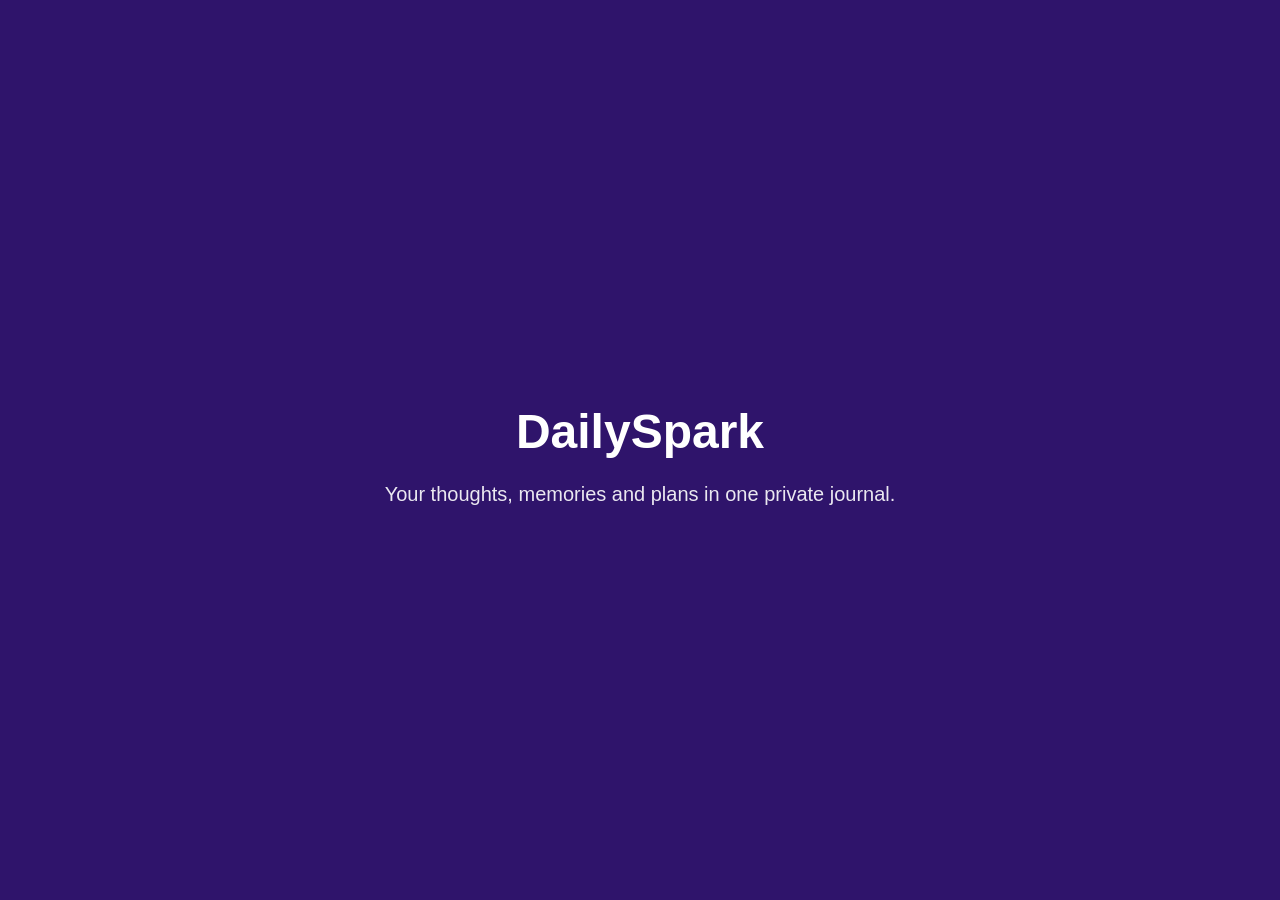
==== index.html @ cbcd8c88 "Add files via upload" ====
<!doctype html>
<html lang="en">
<head>
  <meta charset="utf-8">
  <meta name="viewport" content="width=device-width, initial-scale=1">
  <title>DailySpark</title>
  <style>
    body { margin: 0; min-height: 100vh; display: grid; place-items: center; background: #2f146b; color: #fff; font-family: Arial, sans-serif; }
    main { max-width: 620px; padding: 40px; text-align: center; }
    h1 { font-size: 48px; margin-bottom: 12px; }
    p { font-size: 20px; line-height: 1.5; opacity: .9; }
  </style>
</head>
<body>
  <main>
    <h1>DailySpark</h1>
    <p>Your thoughts, memories and plans in one private journal.</p>
  </main>
</body>
</html>
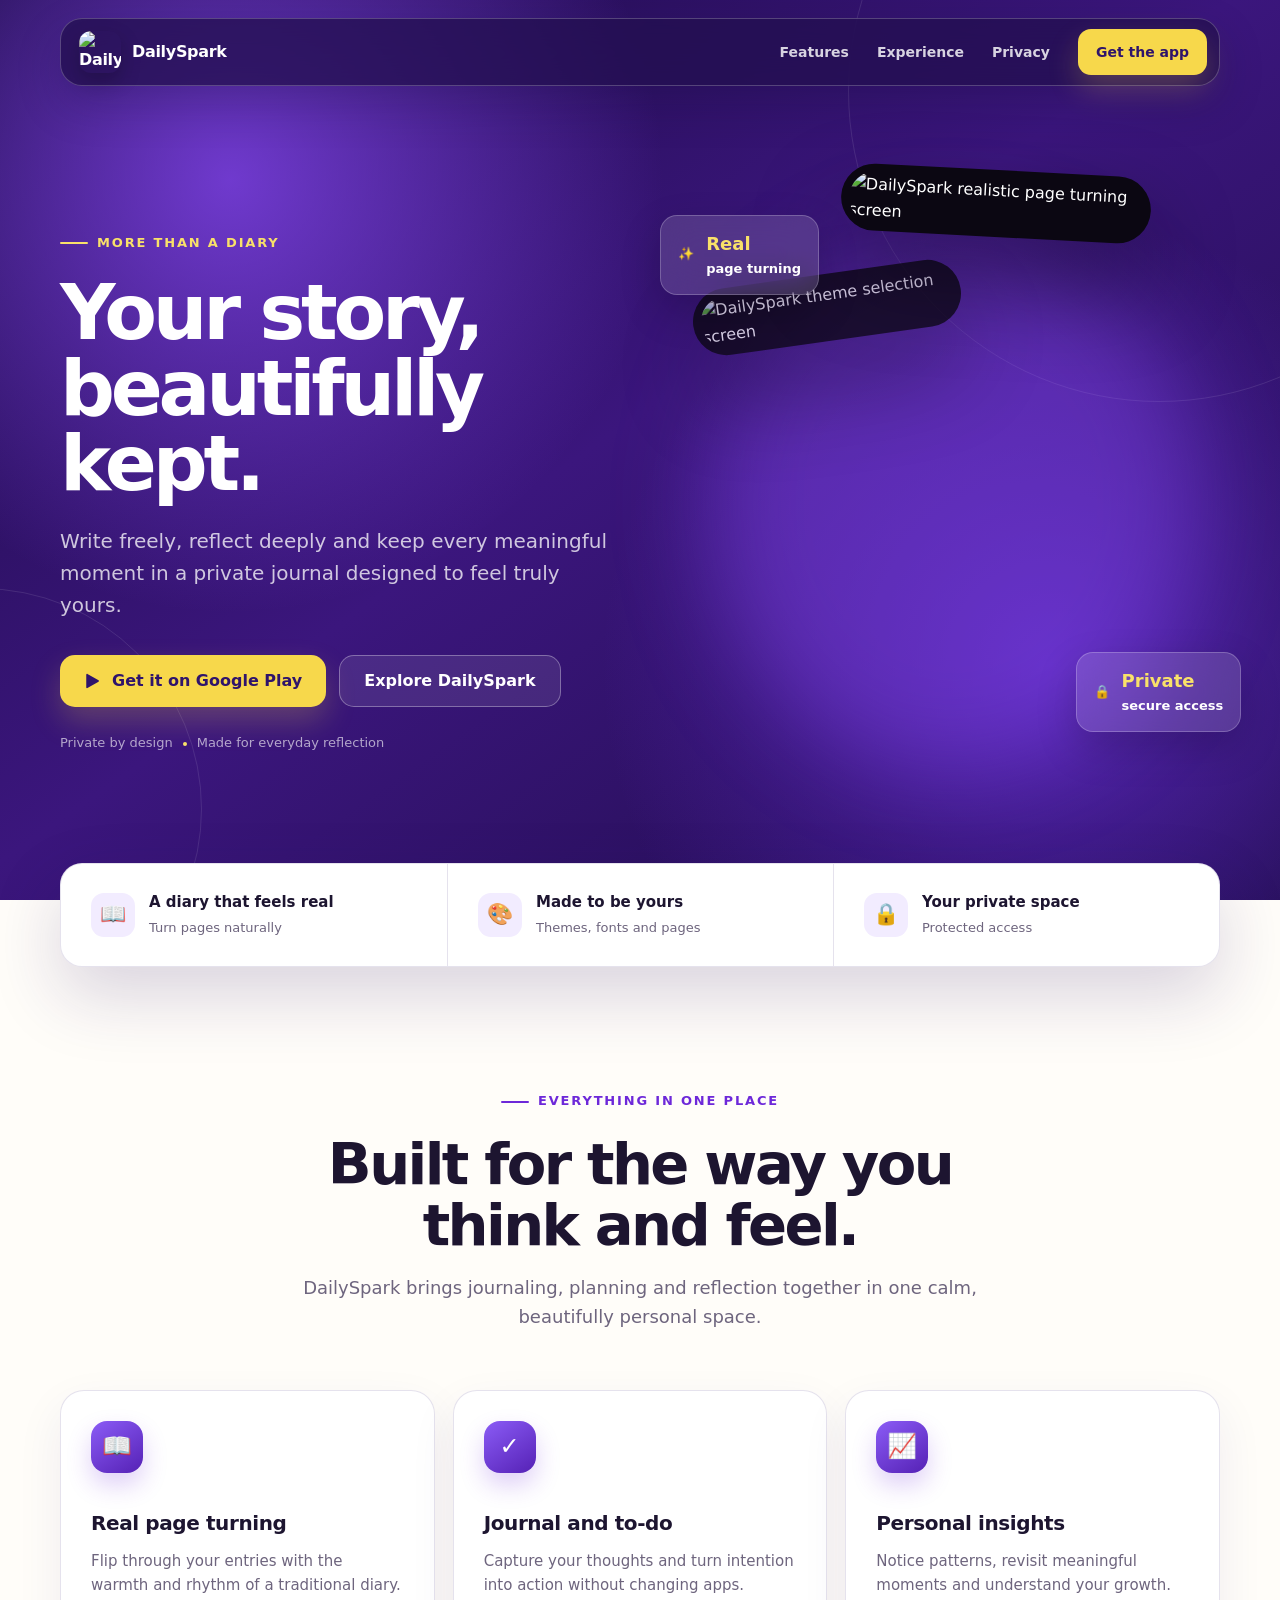
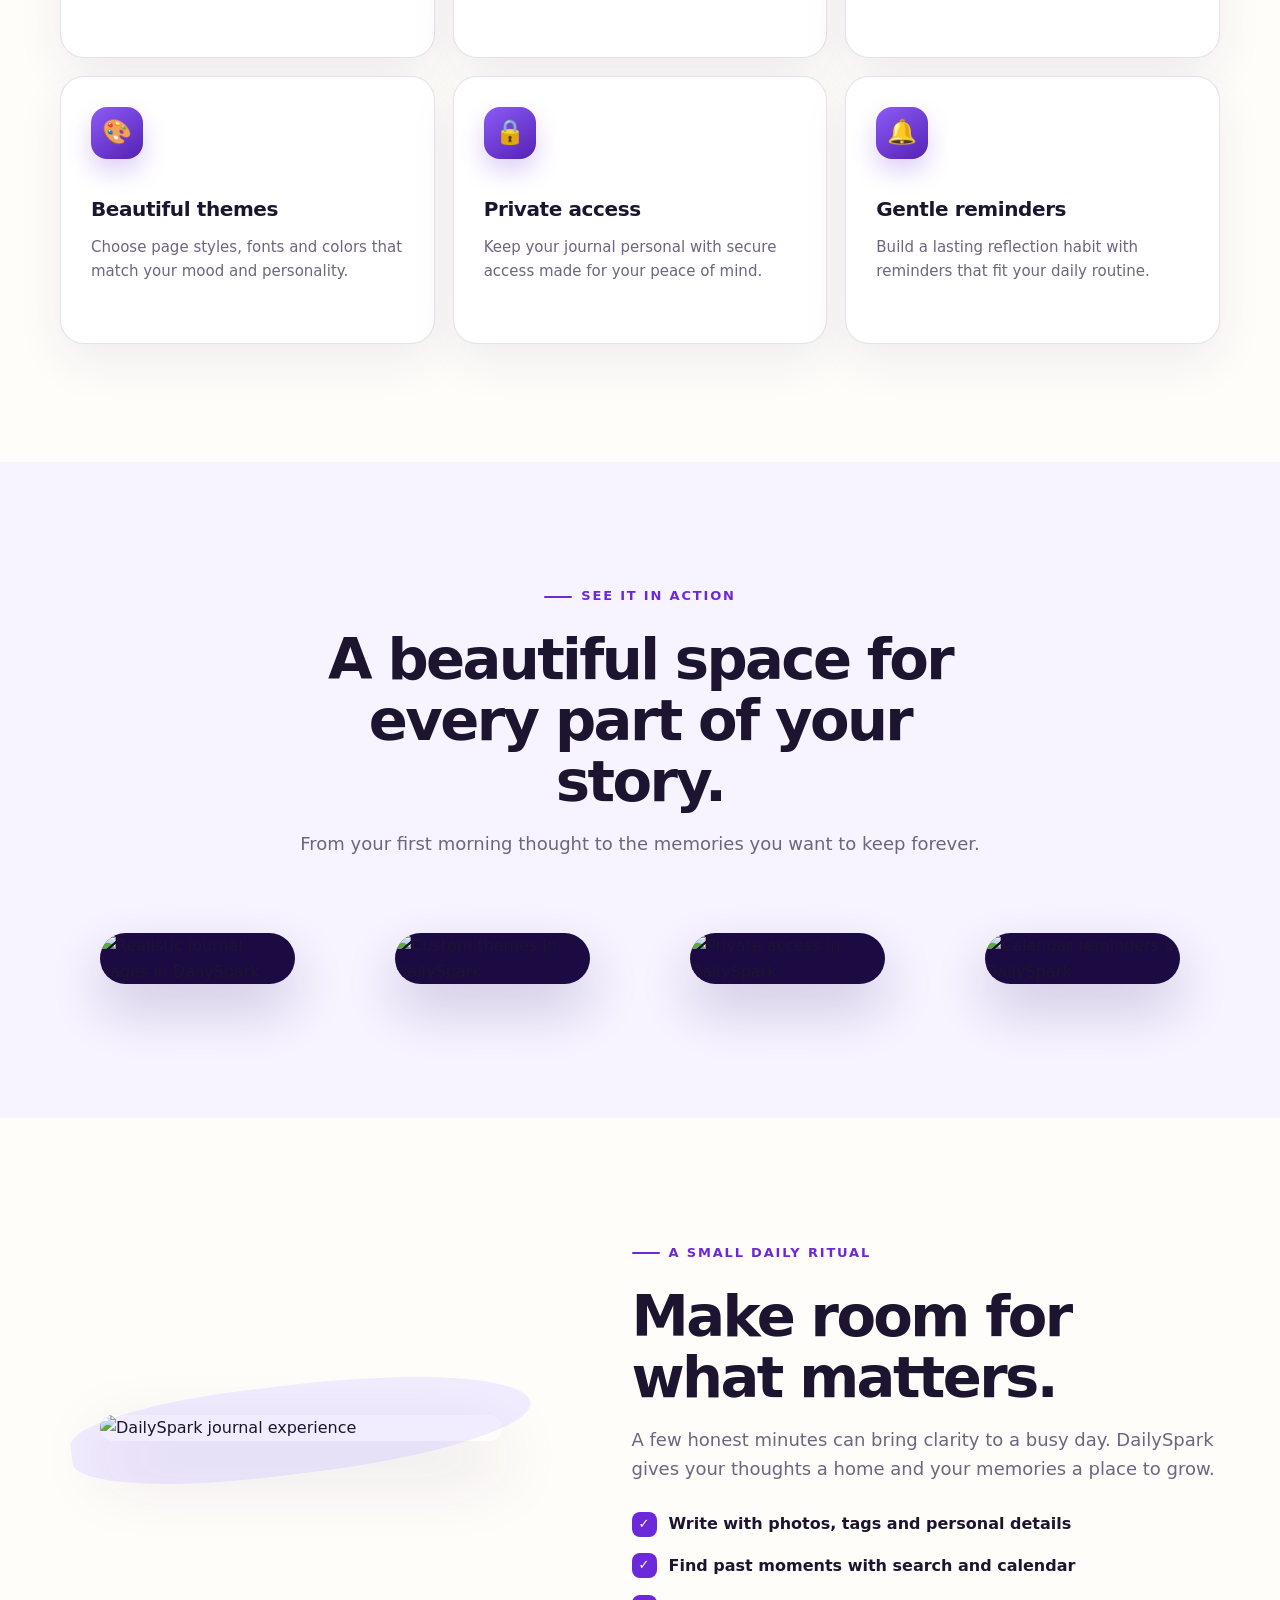
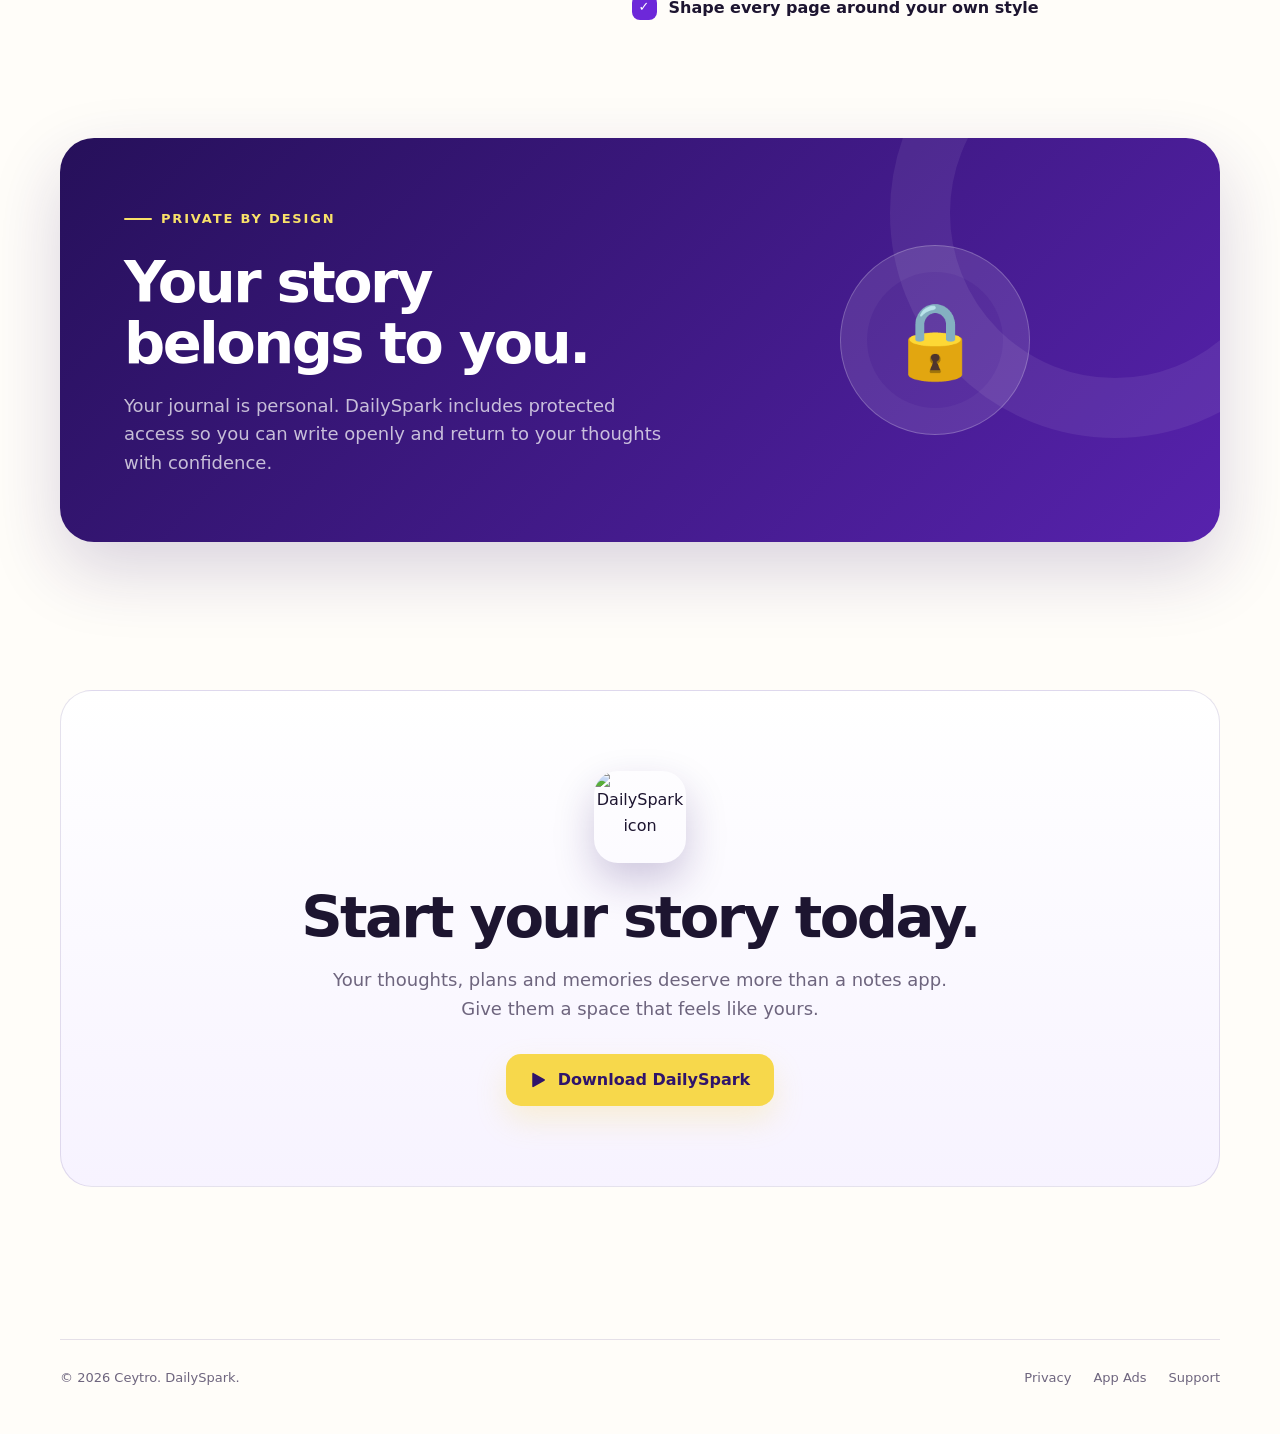
==== commit 707de3de: "Add files via upload" ====
--- a/index.html
+++ b/index.html
@@ -3,18 +3,429 @@
 <head>
   <meta charset="utf-8">
   <meta name="viewport" content="width=device-width, initial-scale=1">
-  <title>DailySpark</title>
+  <meta name="theme-color" content="#2f146b">
+  <meta name="description" content="DailySpark is a private digital journal with real page turning, beautiful themes, personal insights, reminders and more.">
+  <meta property="og:title" content="DailySpark - More than a diary">
+  <meta property="og:description" content="Write, reflect and keep every memory in a journal that feels truly yours.">
+  <meta property="og:image" content="assets/feature-graphic.png">
+  <title>DailySpark | Your story, beautifully kept</title>
+  <link rel="icon" href="assets/app-icon.png">
   <style>
-    body { margin: 0; min-height: 100vh; display: grid; place-items: center; background: #2f146b; color: #fff; font-family: Arial, sans-serif; }
-    main { max-width: 620px; padding: 40px; text-align: center; }
-    h1 { font-size: 48px; margin-bottom: 12px; }
-    p { font-size: 20px; line-height: 1.5; opacity: .9; }
+    :root {
+      --ink: #1d1530;
+      --muted: #6e657e;
+      --purple: #6d28d9;
+      --purple-dark: #2f146b;
+      --purple-soft: #f2ecff;
+      --gold: #f7d84b;
+      --paper: #fffdf9;
+      --line: rgba(47, 20, 107, .12);
+      --shadow: 0 28px 70px rgba(47, 20, 107, .18);
+    }
+
+    * { box-sizing: border-box; }
+    html { scroll-behavior: smooth; }
+    body {
+      margin: 0;
+      color: var(--ink);
+      background: var(--paper);
+      font-family: Inter, ui-sans-serif, system-ui, -apple-system, BlinkMacSystemFont, "Segoe UI", sans-serif;
+      line-height: 1.6;
+      overflow-x: hidden;
+    }
+    img { display: block; max-width: 100%; }
+    a { color: inherit; text-decoration: none; }
+    button, a { -webkit-tap-highlight-color: transparent; }
+
+    .container { width: min(1160px, calc(100% - 40px)); margin: 0 auto; }
+    .nav {
+      position: fixed;
+      z-index: 20;
+      inset: 18px 0 auto;
+    }
+    .nav-inner {
+      display: flex;
+      align-items: center;
+      justify-content: space-between;
+      min-height: 68px;
+      padding: 10px 12px 10px 18px;
+      border: 1px solid rgba(255,255,255,.22);
+      border-radius: 22px;
+      background: rgba(35, 15, 79, .76);
+      box-shadow: 0 18px 44px rgba(20, 8, 52, .22);
+      backdrop-filter: blur(18px);
+    }
+    .brand { display: flex; align-items: center; gap: 11px; color: #fff; font-weight: 800; letter-spacing: -.02em; }
+    .brand img { width: 42px; height: 42px; border-radius: 12px; box-shadow: 0 8px 20px rgba(0,0,0,.22); }
+    .nav-links { display: flex; align-items: center; gap: 28px; color: rgba(255,255,255,.82); font-size: 14px; font-weight: 650; }
+    .nav-links a:hover { color: #fff; }
+
+    .button {
+      display: inline-flex;
+      align-items: center;
+      justify-content: center;
+      gap: 10px;
+      min-height: 52px;
+      padding: 0 24px;
+      border-radius: 15px;
+      font-weight: 800;
+      transition: transform .2s ease, box-shadow .2s ease, background .2s ease;
+    }
+    .button:hover { transform: translateY(-2px); }
+    .button-primary { color: var(--purple-dark); background: var(--gold); box-shadow: 0 14px 30px rgba(247,216,75,.22); }
+    .button-secondary { color: #fff; border: 1px solid rgba(255,255,255,.32); background: rgba(255,255,255,.09); }
+    .button-small { min-height: 46px; padding: 0 18px; border-radius: 13px; }
+    .play-mark { width: 18px; height: 18px; fill: currentColor; }
+
+    .hero {
+      position: relative;
+      min-height: 900px;
+      padding: 170px 0 90px;
+      color: #fff;
+      background:
+        radial-gradient(circle at 18% 20%, rgba(142, 76, 255, .7), transparent 34%),
+        radial-gradient(circle at 82% 74%, rgba(100, 44, 210, .72), transparent 36%),
+        linear-gradient(145deg, #1c0b45 0%, #3b167d 48%, #1e0c48 100%);
+      overflow: hidden;
+    }
+    .hero::before, .hero::after {
+      content: "";
+      position: absolute;
+      border-radius: 999px;
+      border: 1px solid rgba(255,255,255,.1);
+      pointer-events: none;
+    }
+    .hero::before { width: 620px; height: 620px; right: -190px; top: -220px; }
+    .hero::after { width: 440px; height: 440px; left: -240px; bottom: -130px; }
+    .hero-grid { position: relative; z-index: 2; display: grid; grid-template-columns: 1.02fr .98fr; align-items: center; gap: 72px; }
+    .eyebrow {
+      display: inline-flex;
+      align-items: center;
+      gap: 9px;
+      margin-bottom: 22px;
+      color: #f9e169;
+      font-size: 13px;
+      font-weight: 850;
+      letter-spacing: .14em;
+      text-transform: uppercase;
+    }
+    .eyebrow::before { content: ""; width: 28px; height: 2px; border-radius: 2px; background: currentColor; }
+    h1, h2, h3, p { margin-top: 0; }
+    h1 { margin-bottom: 24px; font-size: clamp(52px, 6vw, 78px); line-height: .98; letter-spacing: -.055em; }
+    .hero-copy > p { max-width: 590px; margin-bottom: 34px; color: rgba(255,255,255,.76); font-size: 20px; }
+    .hero-actions { display: flex; flex-wrap: wrap; gap: 13px; }
+    .hero-note { display: flex; align-items: center; gap: 10px; margin-top: 26px; color: rgba(255,255,255,.62); font-size: 13px; }
+    .hero-note span { display: inline-flex; align-items: center; gap: 5px; }
+    .hero-note span + span::before { content: ""; width: 4px; height: 4px; margin-right: 5px; border-radius: 50%; background: #f9e169; }
+
+    .phone-stage { position: relative; min-height: 640px; }
+    .phone-glow { position: absolute; inset: 10% 4% 6%; border-radius: 50%; background: rgba(145, 80, 255, .34); filter: blur(45px); }
+    .phone {
+      position: absolute;
+      width: 310px;
+      padding: 8px;
+      border-radius: 48px;
+      background: #0b0712;
+      box-shadow: 0 44px 90px rgba(0,0,0,.42);
+      overflow: hidden;
+    }
+    .phone img { width: 100%; border-radius: 40px; }
+    .phone-main { z-index: 3; right: 13%; top: 0; transform: rotate(3deg); }
+    .phone-back { z-index: 2; left: 1%; top: 104px; width: 270px; opacity: .78; transform: rotate(-8deg); }
+    .float-card {
+      position: absolute;
+      z-index: 5;
+      display: flex;
+      align-items: center;
+      gap: 12px;
+      padding: 14px 17px;
+      border: 1px solid rgba(255,255,255,.22);
+      border-radius: 17px;
+      background: rgba(255,255,255,.14);
+      box-shadow: 0 16px 40px rgba(0,0,0,.18);
+      backdrop-filter: blur(18px);
+      font-size: 13px;
+      font-weight: 750;
+    }
+    .float-card b { display: block; color: #f9e169; font-size: 18px; }
+    .float-one { left: -5%; top: 45px; }
+    .float-two { right: -4%; bottom: 78px; }
+
+    .trust-bar { position: relative; z-index: 4; margin-top: -37px; }
+    .trust-grid { display: grid; grid-template-columns: repeat(3, 1fr); border: 1px solid var(--line); border-radius: 22px; background: #fff; box-shadow: var(--shadow); overflow: hidden; }
+    .trust-item { display: flex; align-items: center; gap: 14px; padding: 26px 30px; }
+    .trust-item + .trust-item { border-left: 1px solid var(--line); }
+    .trust-icon { display: grid; place-items: center; flex: 0 0 44px; height: 44px; border-radius: 13px; color: var(--purple); background: var(--purple-soft); font-size: 21px; }
+    .trust-item strong { display: block; font-size: 15px; }
+    .trust-item span { color: var(--muted); font-size: 13px; }
+
+    section { padding: 118px 0; }
+    .section-heading { max-width: 720px; margin: 0 auto 58px; text-align: center; }
+    .section-heading .eyebrow { color: var(--purple); }
+    h2 { margin-bottom: 18px; font-size: clamp(38px, 4.5vw, 58px); line-height: 1.06; letter-spacing: -.045em; }
+    .section-heading p { color: var(--muted); font-size: 18px; }
+
+    .features-grid { display: grid; grid-template-columns: repeat(3, 1fr); gap: 18px; }
+    .feature-card {
+      min-height: 268px;
+      padding: 30px;
+      border: 1px solid var(--line);
+      border-radius: 24px;
+      background: #fff;
+      box-shadow: 0 18px 48px rgba(47,20,107,.07);
+      transition: transform .25s ease, box-shadow .25s ease;
+    }
+    .feature-card:hover { transform: translateY(-6px); box-shadow: 0 26px 58px rgba(47,20,107,.13); }
+    .feature-icon { display: grid; place-items: center; width: 52px; height: 52px; margin-bottom: 34px; border-radius: 16px; color: #fff; background: linear-gradient(145deg, #8b5cf6, #5521b5); font-size: 24px; box-shadow: 0 12px 24px rgba(109,40,217,.22); }
+    .feature-card h3 { margin-bottom: 10px; font-size: 20px; letter-spacing: -.02em; }
+    .feature-card p { margin-bottom: 0; color: var(--muted); font-size: 15px; }
+
+    .showcase { background: #f7f3ff; }
+    .screens { display: grid; grid-template-columns: repeat(4, 1fr); gap: 20px; align-items: end; }
+    .screen-card { position: relative; border-radius: 28px; background: #1b0b42; box-shadow: 0 24px 54px rgba(47,20,107,.2); overflow: hidden; }
+    .screen-card:nth-child(2), .screen-card:nth-child(4) { transform: translateY(32px); }
+    .screen-card img { width: 100%; transition: transform .5s ease; }
+    .screen-card:hover img { transform: scale(1.025); }
+
+    .story-grid { display: grid; grid-template-columns: .9fr 1.1fr; align-items: center; gap: 90px; }
+    .story-visual { position: relative; padding: 40px; }
+    .story-visual::before { content: ""; position: absolute; inset: 8% 2%; border-radius: 42% 58% 53% 47%; background: var(--purple-soft); transform: rotate(-7deg); }
+    .story-visual img { position: relative; border-radius: 28px; box-shadow: var(--shadow); }
+    .story-copy .eyebrow { color: var(--purple); }
+    .story-copy > p { color: var(--muted); font-size: 18px; }
+    .check-list { display: grid; gap: 16px; margin: 28px 0 0; padding: 0; list-style: none; }
+    .check-list li { display: flex; align-items: center; gap: 12px; font-weight: 700; }
+    .check { display: grid; place-items: center; width: 25px; height: 25px; border-radius: 8px; color: #fff; background: var(--purple); font-size: 13px; }
+
+    .privacy { padding-top: 0; }
+    .privacy-card {
+      position: relative;
+      display: grid;
+      grid-template-columns: 1.1fr .9fr;
+      align-items: center;
+      gap: 50px;
+      padding: 64px;
+      border-radius: 34px;
+      color: #fff;
+      background: linear-gradient(135deg, #26105a, #5722ad);
+      box-shadow: var(--shadow);
+      overflow: hidden;
+    }
+    .privacy-card::after { content: ""; position: absolute; width: 330px; height: 330px; right: -120px; top: -150px; border-radius: 50%; border: 60px solid rgba(255,255,255,.07); }
+    .privacy-copy { position: relative; z-index: 2; }
+    .privacy-copy p { max-width: 620px; margin-bottom: 0; color: rgba(255,255,255,.72); font-size: 18px; }
+    .lock-art { position: relative; z-index: 2; display: grid; place-items: center; }
+    .lock-ring { display: grid; place-items: center; width: 190px; height: 190px; border: 1px solid rgba(255,255,255,.25); border-radius: 50%; background: rgba(255,255,255,.08); box-shadow: inset 0 0 0 26px rgba(255,255,255,.04); font-size: 74px; }
+
+    .cta { padding-top: 30px; }
+    .cta-card { padding: 80px 40px; border: 1px solid var(--line); border-radius: 32px; background: linear-gradient(180deg, #fff, #f7f3ff); text-align: center; }
+    .cta-card img { width: 92px; height: 92px; margin: 0 auto 24px; border-radius: 24px; box-shadow: 0 18px 40px rgba(47,20,107,.22); }
+    .cta-card p { max-width: 620px; margin: 0 auto 30px; color: var(--muted); font-size: 18px; }
+
+    footer { padding: 34px 0 46px; }
+    .footer-inner { display: flex; align-items: center; justify-content: space-between; gap: 24px; padding-top: 28px; border-top: 1px solid var(--line); color: var(--muted); font-size: 13px; }
+    .footer-links { display: flex; flex-wrap: wrap; gap: 22px; }
+    .footer-links a:hover { color: var(--purple); }
+
+    .reveal { opacity: 0; transform: translateY(24px); transition: opacity .7s ease, transform .7s ease; }
+    .reveal.visible { opacity: 1; transform: translateY(0); }
+
+    @media (max-width: 980px) {
+      .nav-links a:not(.button) { display: none; }
+      .hero { min-height: auto; padding-bottom: 60px; }
+      .hero-grid { grid-template-columns: minmax(0, 1fr); gap: 40px; }
+      .hero-copy { max-width: 700px; min-width: 0; }
+      .phone-stage { width: min(560px, 100%); margin: 0 auto; }
+      .features-grid { grid-template-columns: repeat(2, 1fr); }
+      .screens { grid-template-columns: repeat(2, 1fr); max-width: 700px; margin: 0 auto; }
+      .screen-card:nth-child(2), .screen-card:nth-child(4) { transform: none; }
+      .story-grid { grid-template-columns: 1fr; gap: 48px; }
+      .story-visual { max-width: 640px; margin: 0 auto; }
+    }
+
+    @media (max-width: 700px) {
+      .container { width: min(100% - 26px, 1160px); }
+      .nav { inset: 10px 0 auto; }
+      .nav-inner { min-height: 60px; border-radius: 18px; }
+      .brand img { width: 36px; height: 36px; }
+      .brand span { font-size: 15px; }
+      .nav-links { gap: 0; }
+      .nav-links .button { display: none; }
+      .hero { padding-top: 130px; }
+      h1 { font-size: 48px; }
+      .hero-copy > p { max-width: 100%; font-size: 18px; overflow-wrap: break-word; }
+      .hero-actions { display: grid; }
+      .phone-stage { min-height: 520px; }
+      .phone-main { width: 250px; right: 4%; }
+      .phone-back { width: 220px; left: 0; top: 90px; }
+      .float-one { left: 0; top: 25px; }
+      .float-two { right: 0; bottom: 60px; }
+      .trust-grid { grid-template-columns: 1fr; }
+      .trust-item + .trust-item { border-left: 0; border-top: 1px solid var(--line); }
+      section { padding: 86px 0; }
+      .features-grid { grid-template-columns: 1fr; }
+      .screens { gap: 12px; }
+      .screen-card { border-radius: 18px; }
+      .story-visual { padding: 22px; }
+      .privacy-card { grid-template-columns: 1fr; padding: 40px 26px; }
+      .lock-ring { width: 142px; height: 142px; font-size: 54px; }
+      .cta-card { padding: 58px 22px; }
+      .footer-inner { align-items: flex-start; flex-direction: column; }
+    }
+
+    @media (prefers-reduced-motion: reduce) {
+      html { scroll-behavior: auto; }
+      *, *::before, *::after { transition-duration: .01ms !important; animation-duration: .01ms !important; }
+      .reveal { opacity: 1; transform: none; }
+    }
   </style>
 </head>
 <body>
-  <main>
-    <h1>DailySpark</h1>
-    <p>Your thoughts, memories and plans in one private journal.</p>
+  <nav class="nav" aria-label="Main navigation">
+    <div class="container nav-inner">
+      <a class="brand" href="#top" aria-label="DailySpark home">
+        <img src="assets/app-icon.png" alt="DailySpark app icon">
+        <span>DailySpark</span>
+      </a>
+      <div class="nav-links">
+        <a href="#features">Features</a>
+        <a href="#experience">Experience</a>
+        <a href="#privacy">Privacy</a>
+        <a class="button button-primary button-small" href="https://play.google.com/store/apps/details?id=com.ceylan.gunluk2">Get the app</a>
+      </div>
+    </div>
+  </nav>
+
+  <main id="top">
+    <header class="hero">
+      <div class="container hero-grid">
+        <div class="hero-copy reveal">
+          <div class="eyebrow">More than a diary</div>
+          <h1>Your story,<br>beautifully kept.</h1>
+          <p>Write freely, reflect deeply and keep every meaningful moment in a private journal designed to feel truly yours.</p>
+          <div class="hero-actions">
+            <a class="button button-primary" href="https://play.google.com/store/apps/details?id=com.ceylan.gunluk2">
+              <svg class="play-mark" viewBox="0 0 24 24" aria-hidden="true"><path d="M3 20.5v-17c0-.8.9-1.3 1.6-.9l14.8 8.5c.7.4.7 1.4 0 1.8L4.6 21.4c-.7.4-1.6-.1-1.6-.9z"/></svg>
+              Get it on Google Play
+            </a>
+            <a class="button button-secondary" href="#features">Explore DailySpark</a>
+          </div>
+          <div class="hero-note"><span>Private by design</span><span>Made for everyday reflection</span></div>
+        </div>
+
+        <div class="phone-stage reveal" aria-label="DailySpark app preview">
+          <div class="phone-glow"></div>
+          <div class="phone phone-back"><img src="assets/04-beautiful-themes-premium-v2-1080x1920.png" alt="DailySpark theme selection screen"></div>
+          <div class="phone phone-main"><img src="assets/01-real-page-turning-premium-v2-1080x1920.png" alt="DailySpark realistic page turning screen"></div>
+          <div class="float-card float-one"><span aria-hidden="true">&#10024;</span><div><b>Real</b>page turning</div></div>
+          <div class="float-card float-two"><span aria-hidden="true">&#128274;</span><div><b>Private</b>secure access</div></div>
+        </div>
+      </div>
+    </header>
+
+    <div class="container trust-bar reveal" aria-label="DailySpark highlights">
+      <div class="trust-grid">
+        <div class="trust-item"><div class="trust-icon">&#128214;</div><div><strong>A diary that feels real</strong><span>Turn pages naturally</span></div></div>
+        <div class="trust-item"><div class="trust-icon">&#127912;</div><div><strong>Made to be yours</strong><span>Themes, fonts and pages</span></div></div>
+        <div class="trust-item"><div class="trust-icon">&#128274;</div><div><strong>Your private space</strong><span>Protected access</span></div></div>
+      </div>
+    </div>
+
+    <section id="features">
+      <div class="container">
+        <div class="section-heading reveal">
+          <div class="eyebrow">Everything in one place</div>
+          <h2>Built for the way you think and feel.</h2>
+          <p>DailySpark brings journaling, planning and reflection together in one calm, beautifully personal space.</p>
+        </div>
+        <div class="features-grid">
+          <article class="feature-card reveal"><div class="feature-icon">&#128214;</div><h3>Real page turning</h3><p>Flip through your entries with the warmth and rhythm of a traditional diary.</p></article>
+          <article class="feature-card reveal"><div class="feature-icon">&#10003;</div><h3>Journal and to-do</h3><p>Capture your thoughts and turn intention into action without changing apps.</p></article>
+          <article class="feature-card reveal"><div class="feature-icon">&#128200;</div><h3>Personal insights</h3><p>Notice patterns, revisit meaningful moments and understand your growth.</p></article>
+          <article class="feature-card reveal"><div class="feature-icon">&#127912;</div><h3>Beautiful themes</h3><p>Choose page styles, fonts and colors that match your mood and personality.</p></article>
+          <article class="feature-card reveal"><div class="feature-icon">&#128274;</div><h3>Private access</h3><p>Keep your journal personal with secure access made for your peace of mind.</p></article>
+          <article class="feature-card reveal"><div class="feature-icon">&#128276;</div><h3>Gentle reminders</h3><p>Build a lasting reflection habit with reminders that fit your daily routine.</p></article>
+        </div>
+      </div>
+    </section>
+
+    <section class="showcase" id="experience">
+      <div class="container">
+        <div class="section-heading reveal">
+          <div class="eyebrow">See it in action</div>
+          <h2>A beautiful space for every part of your story.</h2>
+          <p>From your first morning thought to the memories you want to keep forever.</p>
+        </div>
+        <div class="screens">
+          <figure class="screen-card reveal"><img src="assets/01-real-page-turning-premium-v2-1080x1920.png" alt="Realistic journal pages in DailySpark" loading="lazy"></figure>
+          <figure class="screen-card reveal"><img src="assets/04-beautiful-themes-premium-v2-1080x1920.png" alt="Custom themes in DailySpark" loading="lazy"></figure>
+          <figure class="screen-card reveal"><img src="assets/05-private-access-premium-v2-1080x1920.png" alt="Private access in DailySpark" loading="lazy"></figure>
+          <figure class="screen-card reveal"><img src="assets/06-calendar-reminders-premium-v2-1080x1920.png" alt="Calendar reminders in DailySpark" loading="lazy"></figure>
+        </div>
+      </div>
+    </section>
+
+    <section>
+      <div class="container story-grid">
+        <div class="story-visual reveal"><img src="assets/feature-graphic.png" alt="DailySpark journal experience" loading="lazy"></div>
+        <div class="story-copy reveal">
+          <div class="eyebrow">A small daily ritual</div>
+          <h2>Make room for what matters.</h2>
+          <p>A few honest minutes can bring clarity to a busy day. DailySpark gives your thoughts a home and your memories a place to grow.</p>
+          <ul class="check-list">
+            <li><span class="check">&#10003;</span>Write with photos, tags and personal details</li>
+            <li><span class="check">&#10003;</span>Find past moments with search and calendar</li>
+            <li><span class="check">&#10003;</span>Shape every page around your own style</li>
+          </ul>
+        </div>
+      </div>
+    </section>
+
+    <section class="privacy" id="privacy">
+      <div class="container privacy-card reveal">
+        <div class="privacy-copy">
+          <div class="eyebrow">Private by design</div>
+          <h2>Your story belongs to you.</h2>
+          <p>Your journal is personal. DailySpark includes protected access so you can write openly and return to your thoughts with confidence.</p>
+        </div>
+        <div class="lock-art" aria-hidden="true"><div class="lock-ring">&#128274;</div></div>
+      </div>
+    </section>
+
+    <section class="cta">
+      <div class="container cta-card reveal">
+        <img src="assets/app-icon.png" alt="DailySpark icon">
+        <h2>Start your story today.</h2>
+        <p>Your thoughts, plans and memories deserve more than a notes app. Give them a space that feels like yours.</p>
+        <a class="button button-primary" href="https://play.google.com/store/apps/details?id=com.ceylan.gunluk2">
+          <svg class="play-mark" viewBox="0 0 24 24" aria-hidden="true"><path d="M3 20.5v-17c0-.8.9-1.3 1.6-.9l14.8 8.5c.7.4.7 1.4 0 1.8L4.6 21.4c-.7.4-1.6-.1-1.6-.9z"/></svg>
+          Download DailySpark
+        </a>
+      </div>
+    </section>
   </main>
+
+  <footer>
+    <div class="container footer-inner">
+      <div>&copy; 2026 Ceytro. DailySpark.</div>
+      <div class="footer-links">
+        <a href="#privacy">Privacy</a>
+        <a href="app-ads.txt">App Ads</a>
+        <a href="https://ceylanappdailyspark.blogspot.com/">Support</a>
+      </div>
+    </div>
+  </footer>
+
+  <script>
+    const observer = new IntersectionObserver((entries) => {
+      entries.forEach((entry) => {
+        if (entry.isIntersecting) {
+          entry.target.classList.add('visible');
+          observer.unobserve(entry.target);
+        }
+      });
+    }, { threshold: 0.12 });
+    document.querySelectorAll('.reveal').forEach((element) => observer.observe(element));
+  </script>
 </body>
 </html>
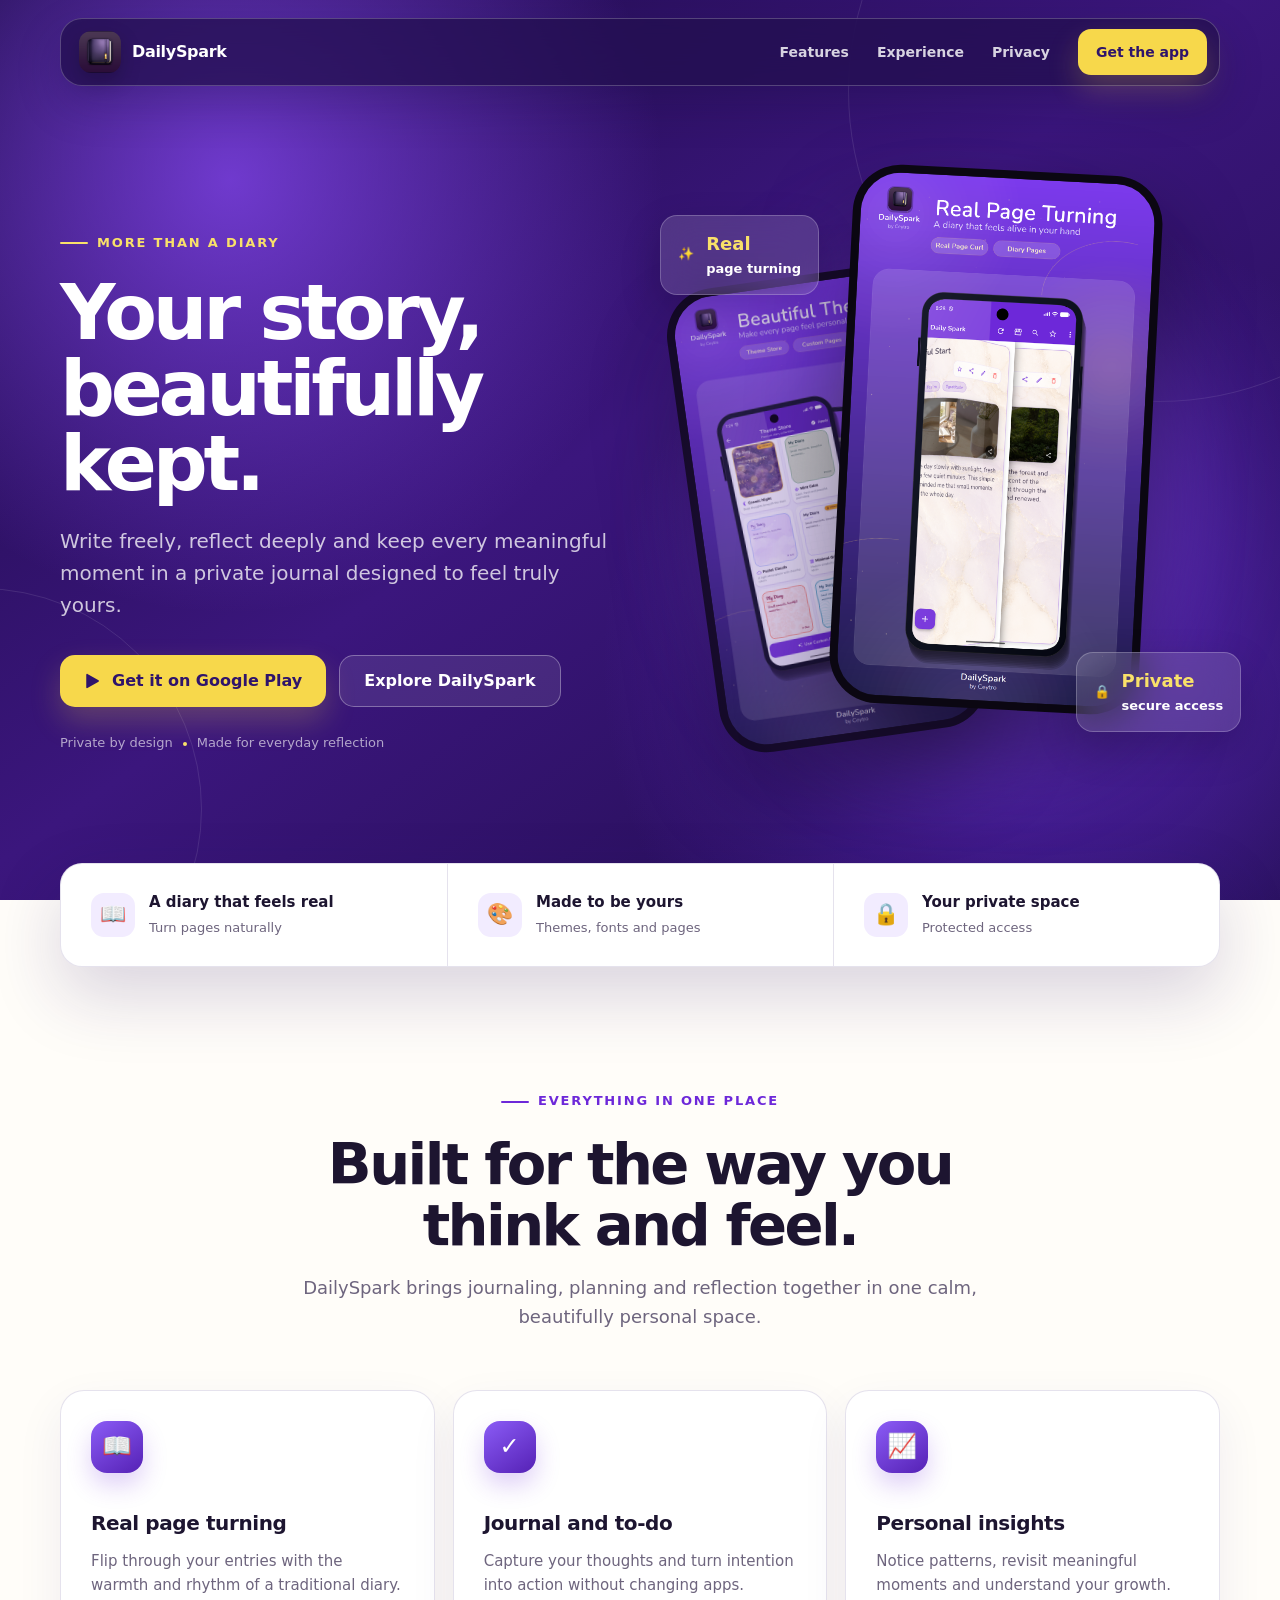
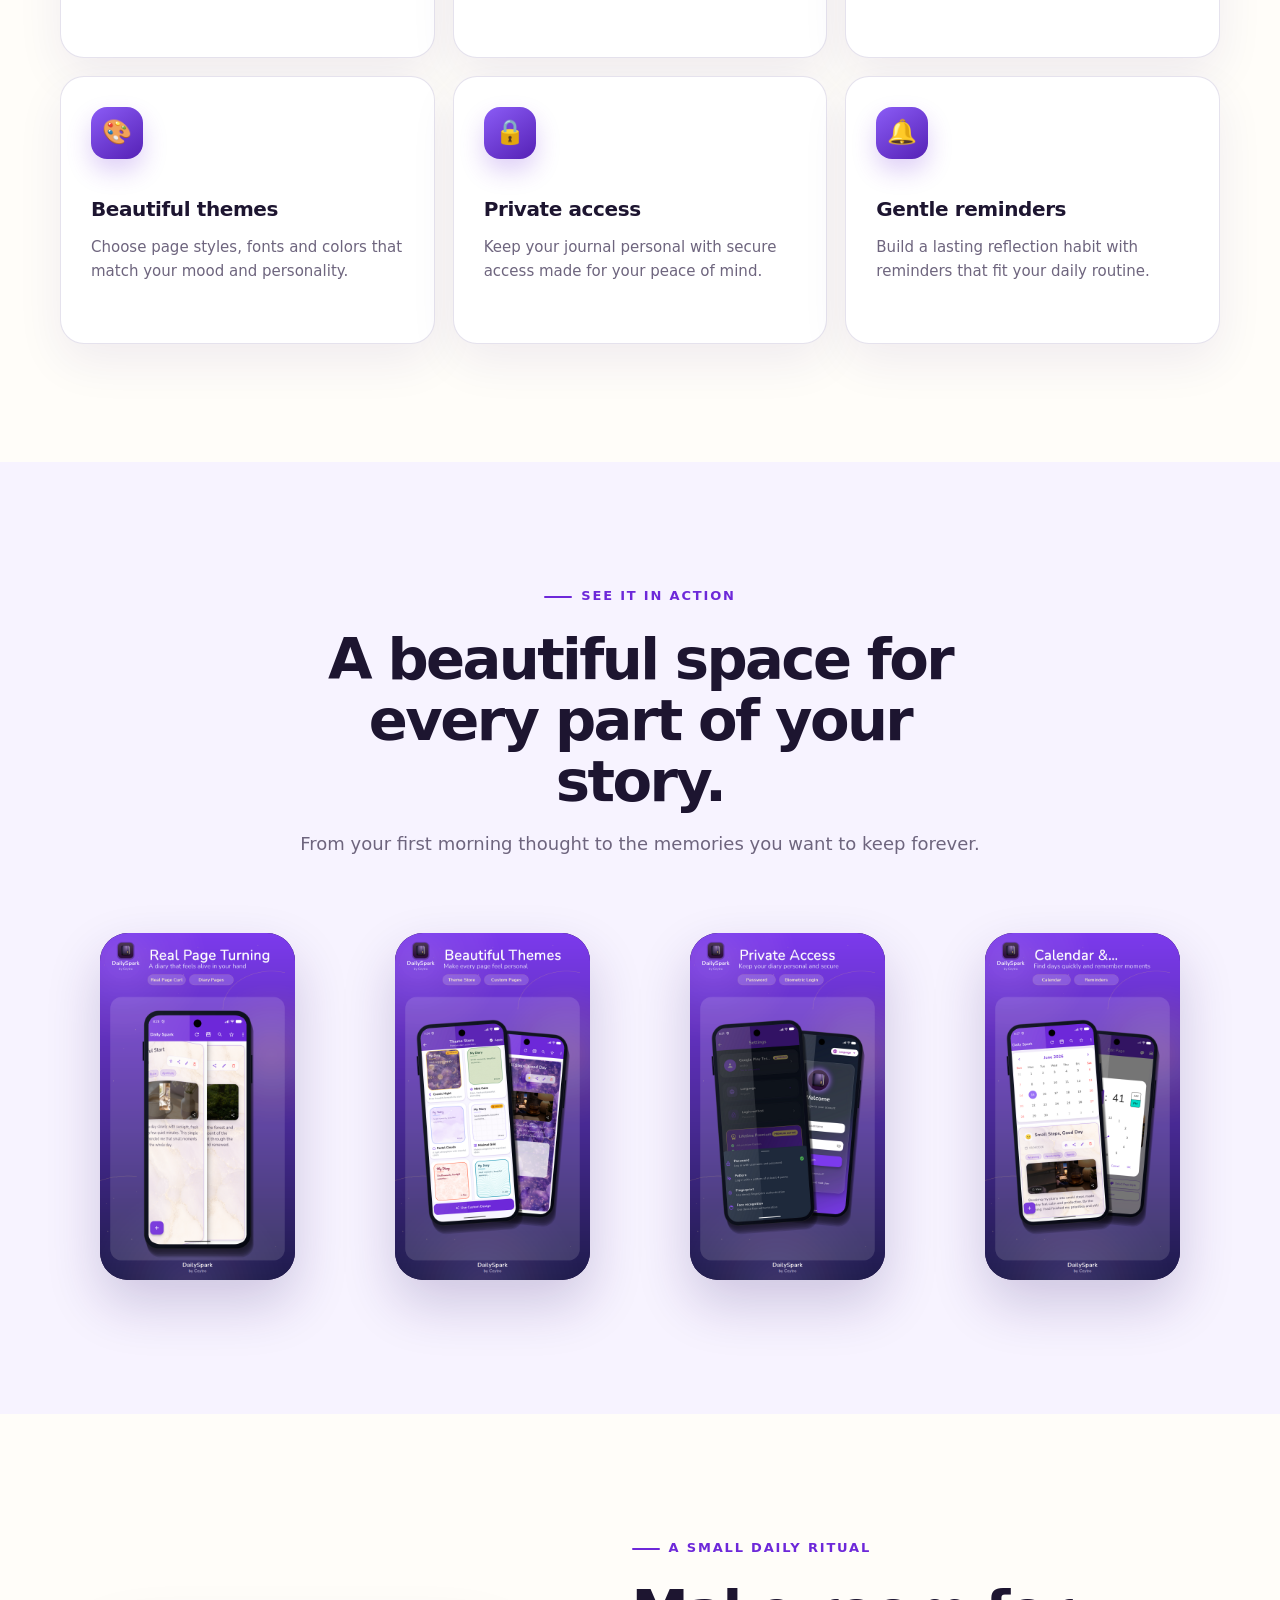
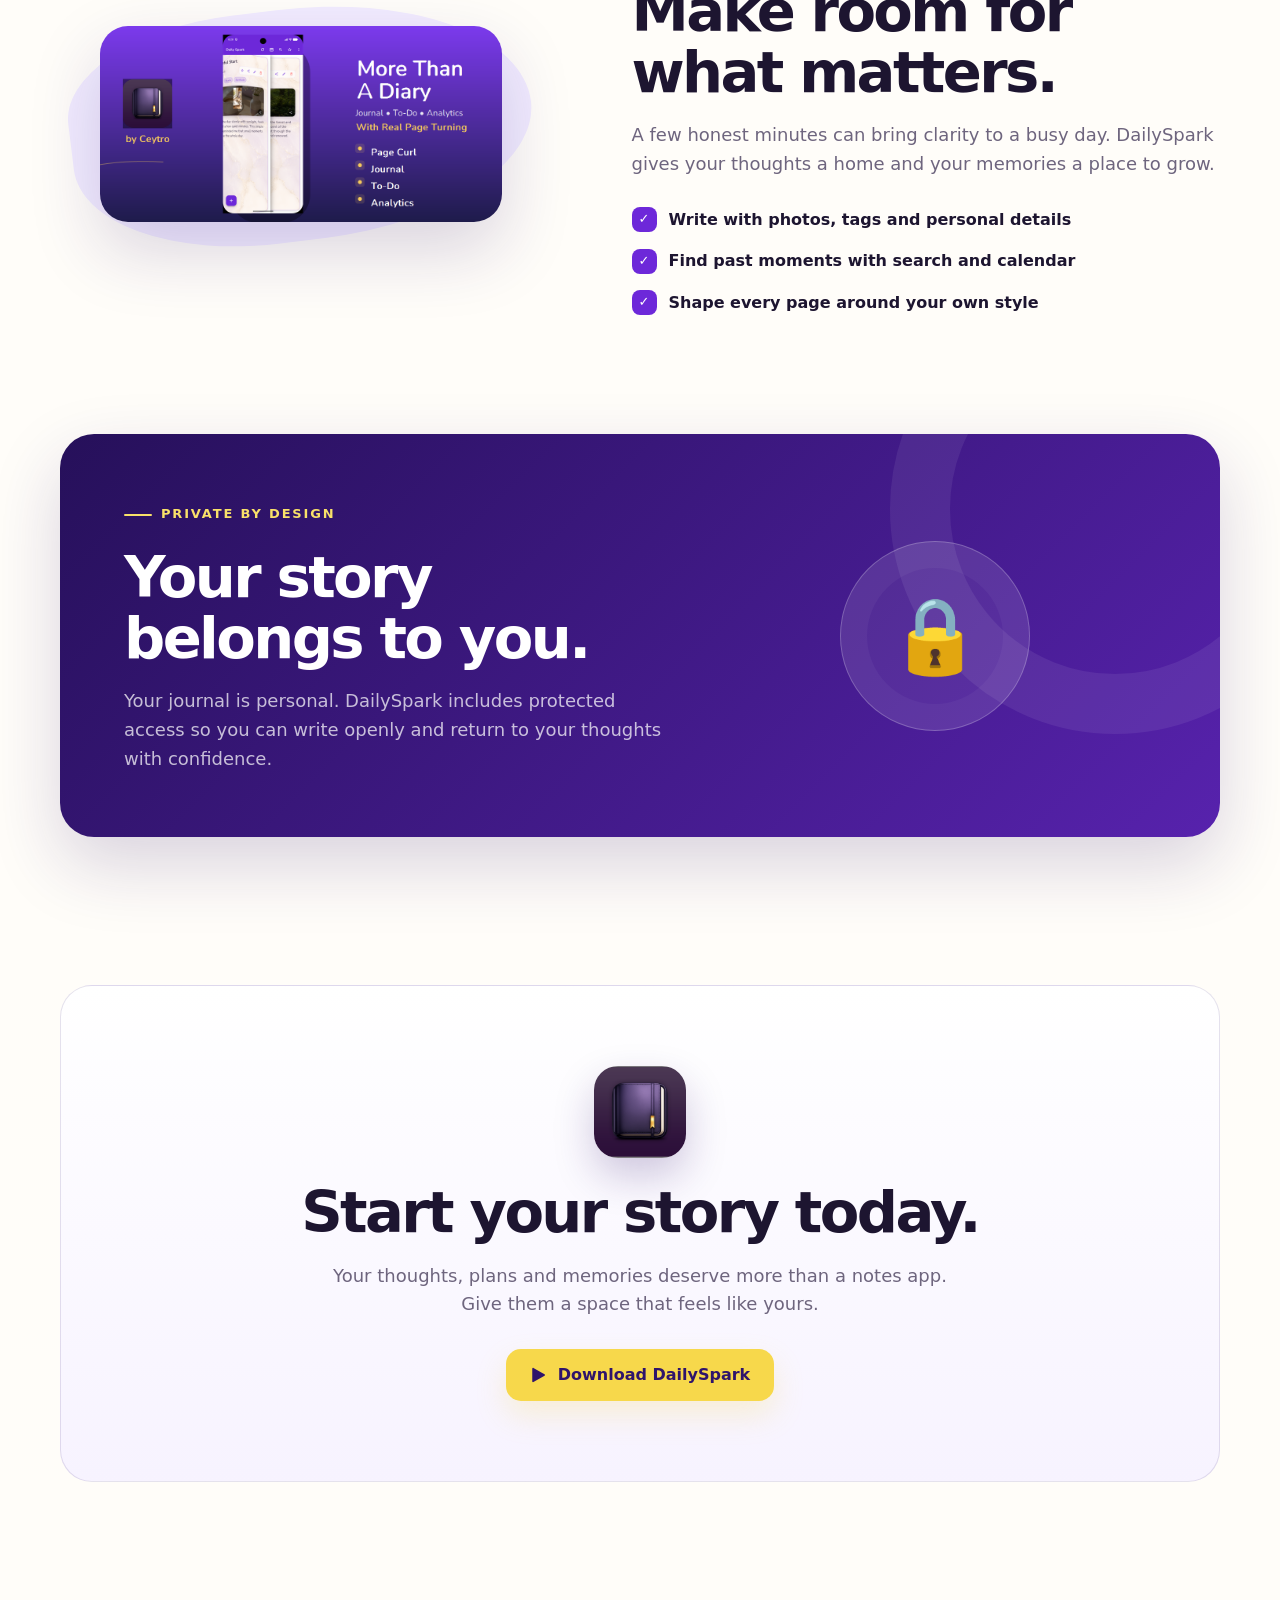
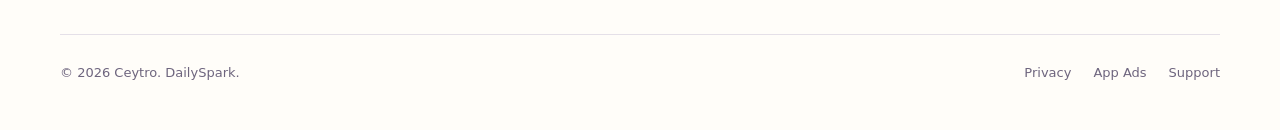
==== commit b8eeab2e: "Add files via upload" ====
--- a/index.html
+++ b/index.html
@@ -7,9 +7,9 @@
   <meta name="description" content="DailySpark is a private digital journal with real page turning, beautiful themes, personal insights, reminders and more.">
   <meta property="og:title" content="DailySpark - More than a diary">
   <meta property="og:description" content="Write, reflect and keep every memory in a journal that feels truly yours.">
-  <meta property="og:image" content="assets/feature-graphic.png">
+  <meta property="og:image" content="feature-graphic.png">
   <title>DailySpark | Your story, beautifully kept</title>
-  <link rel="icon" href="assets/app-icon.png">
+  <link rel="icon" href="app-icon.png">
   <style>
     :root {
       --ink: #1d1530;
@@ -284,7 +284,7 @@
   <nav class="nav" aria-label="Main navigation">
     <div class="container nav-inner">
       <a class="brand" href="#top" aria-label="DailySpark home">
-        <img src="assets/app-icon.png" alt="DailySpark app icon">
+        <img src="app-icon.png" alt="DailySpark app icon">
         <span>DailySpark</span>
       </a>
       <div class="nav-links">
@@ -315,8 +315,8 @@
 
         <div class="phone-stage reveal" aria-label="DailySpark app preview">
           <div class="phone-glow"></div>
-          <div class="phone phone-back"><img src="assets/04-beautiful-themes-premium-v2-1080x1920.png" alt="DailySpark theme selection screen"></div>
-          <div class="phone phone-main"><img src="assets/01-real-page-turning-premium-v2-1080x1920.png" alt="DailySpark realistic page turning screen"></div>
+          <div class="phone phone-back"><img src="04-beautiful-themes-premium-v2-1080x1920.png" alt="DailySpark theme selection screen"></div>
+          <div class="phone phone-main"><img src="01-real-page-turning-premium-v2-1080x1920.png" alt="DailySpark realistic page turning screen"></div>
           <div class="float-card float-one"><span aria-hidden="true">&#10024;</span><div><b>Real</b>page turning</div></div>
           <div class="float-card float-two"><span aria-hidden="true">&#128274;</span><div><b>Private</b>secure access</div></div>
         </div>
@@ -357,17 +357,17 @@
           <p>From your first morning thought to the memories you want to keep forever.</p>
         </div>
         <div class="screens">
-          <figure class="screen-card reveal"><img src="assets/01-real-page-turning-premium-v2-1080x1920.png" alt="Realistic journal pages in DailySpark" loading="lazy"></figure>
-          <figure class="screen-card reveal"><img src="assets/04-beautiful-themes-premium-v2-1080x1920.png" alt="Custom themes in DailySpark" loading="lazy"></figure>
-          <figure class="screen-card reveal"><img src="assets/05-private-access-premium-v2-1080x1920.png" alt="Private access in DailySpark" loading="lazy"></figure>
-          <figure class="screen-card reveal"><img src="assets/06-calendar-reminders-premium-v2-1080x1920.png" alt="Calendar reminders in DailySpark" loading="lazy"></figure>
+          <figure class="screen-card reveal"><img src="01-real-page-turning-premium-v2-1080x1920.png" alt="Realistic journal pages in DailySpark" loading="lazy"></figure>
+          <figure class="screen-card reveal"><img src="04-beautiful-themes-premium-v2-1080x1920.png" alt="Custom themes in DailySpark" loading="lazy"></figure>
+          <figure class="screen-card reveal"><img src="05-private-access-premium-v2-1080x1920.png" alt="Private access in DailySpark" loading="lazy"></figure>
+          <figure class="screen-card reveal"><img src="06-calendar-reminders-premium-v2-1080x1920.png" alt="Calendar reminders in DailySpark" loading="lazy"></figure>
         </div>
       </div>
     </section>
 
     <section>
       <div class="container story-grid">
-        <div class="story-visual reveal"><img src="assets/feature-graphic.png" alt="DailySpark journal experience" loading="lazy"></div>
+        <div class="story-visual reveal"><img src="feature-graphic.png" alt="DailySpark journal experience" loading="lazy"></div>
         <div class="story-copy reveal">
           <div class="eyebrow">A small daily ritual</div>
           <h2>Make room for what matters.</h2>
@@ -394,7 +394,7 @@
 
     <section class="cta">
       <div class="container cta-card reveal">
-        <img src="assets/app-icon.png" alt="DailySpark icon">
+        <img src="app-icon.png" alt="DailySpark icon">
         <h2>Start your story today.</h2>
         <p>Your thoughts, plans and memories deserve more than a notes app. Give them a space that feels like yours.</p>
         <a class="button button-primary" href="https://play.google.com/store/apps/details?id=com.ceylan.gunluk2">
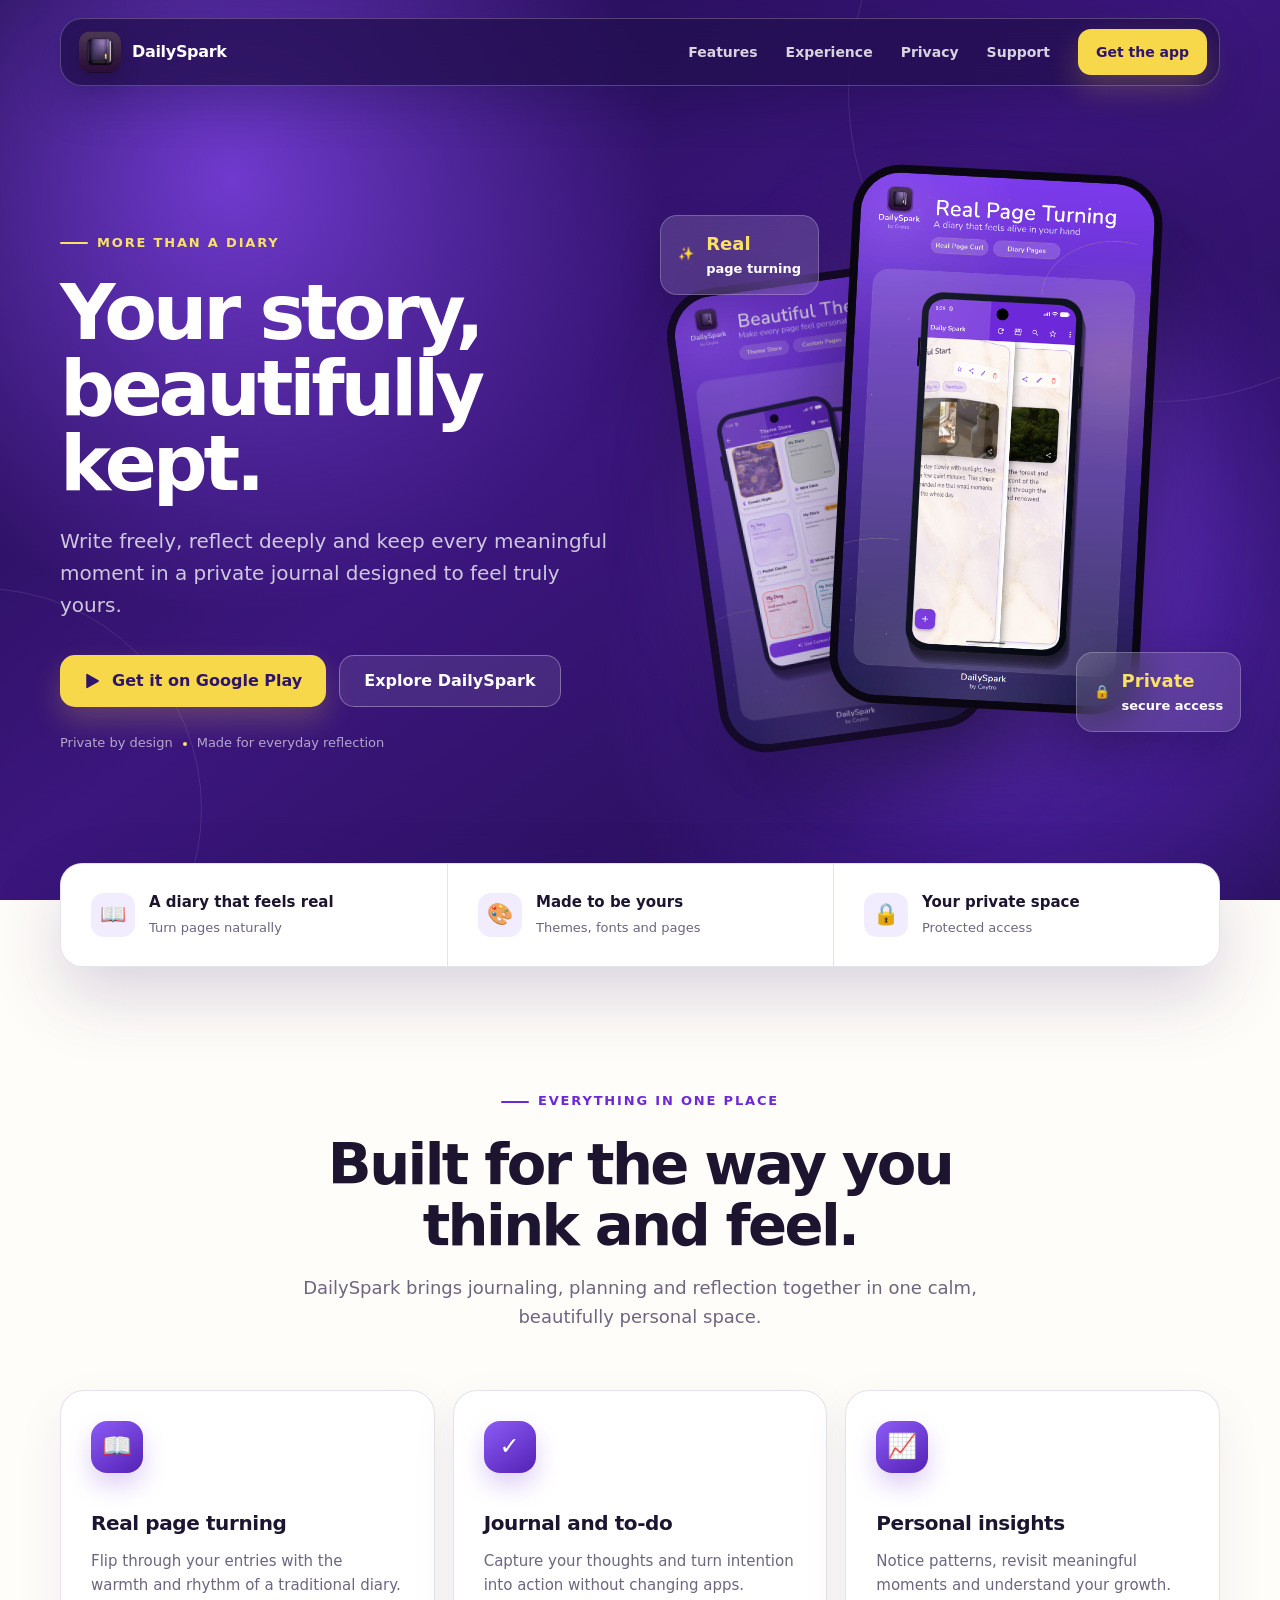
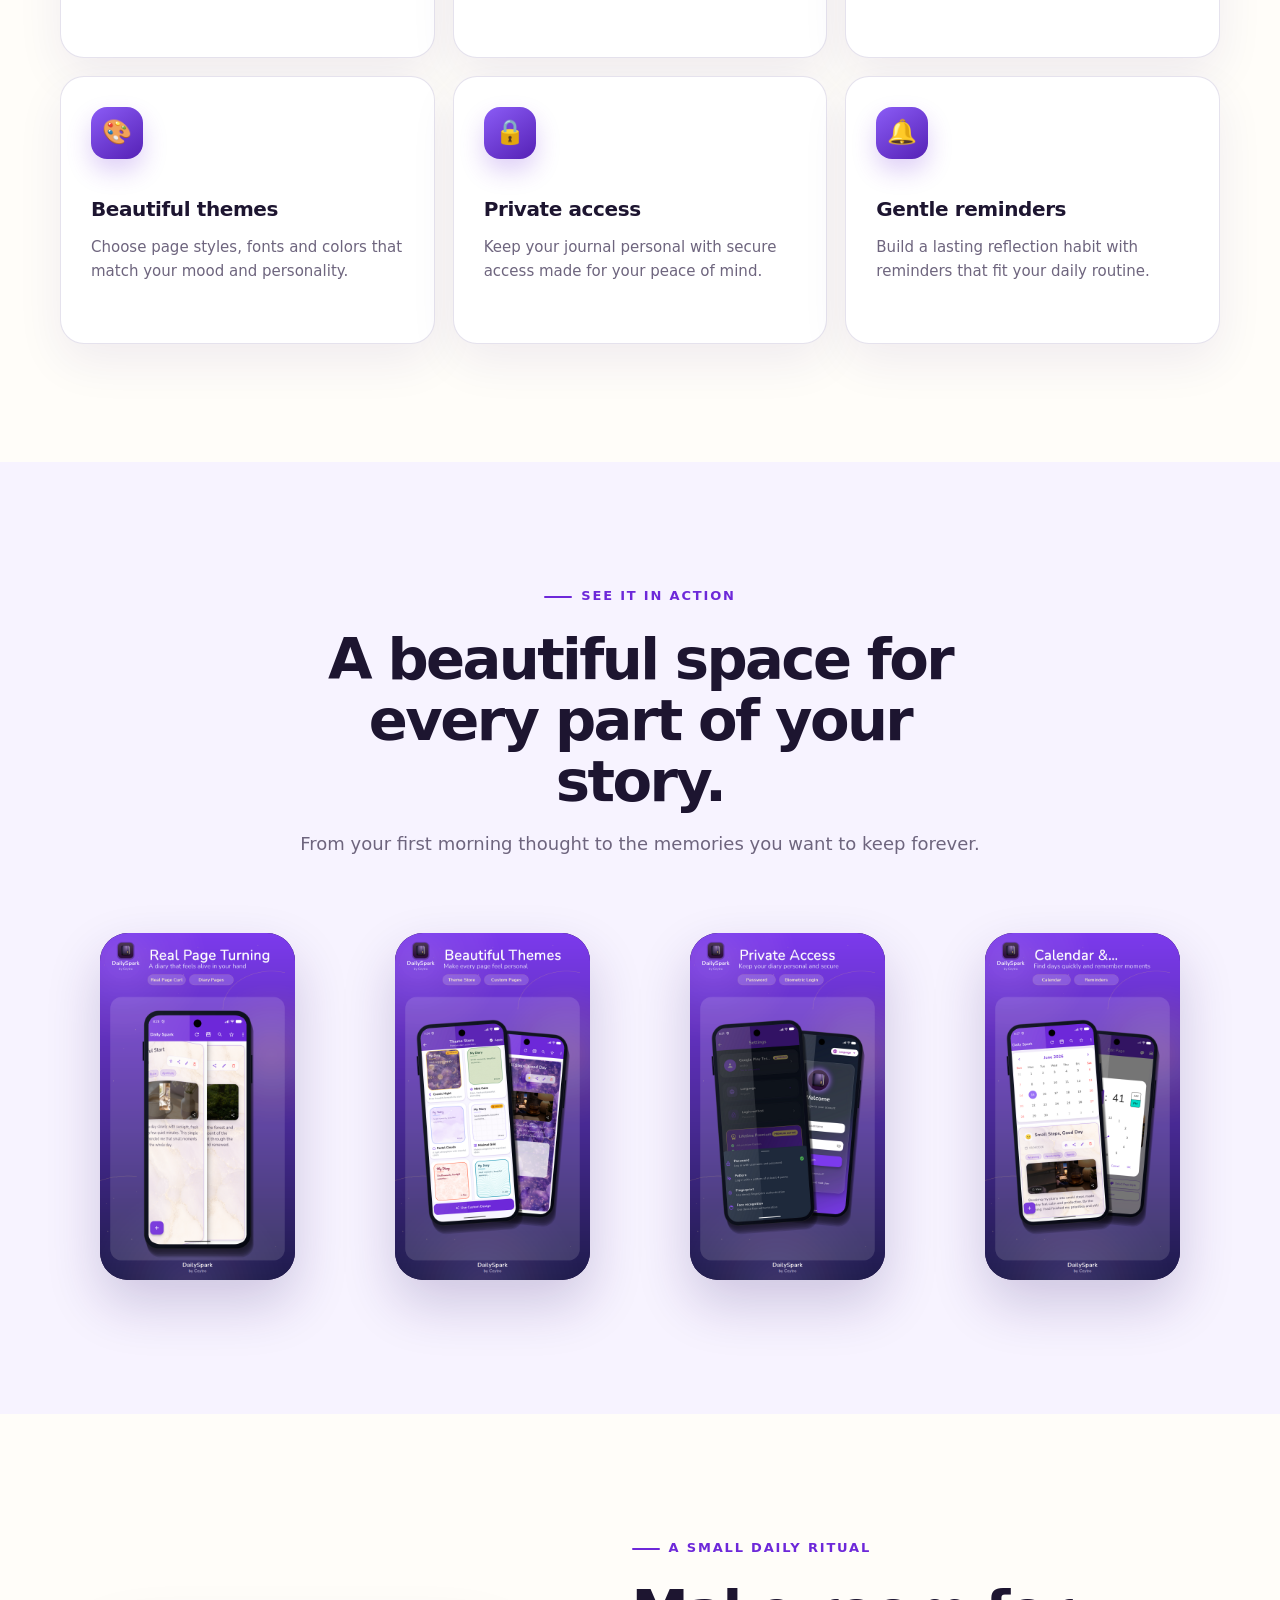
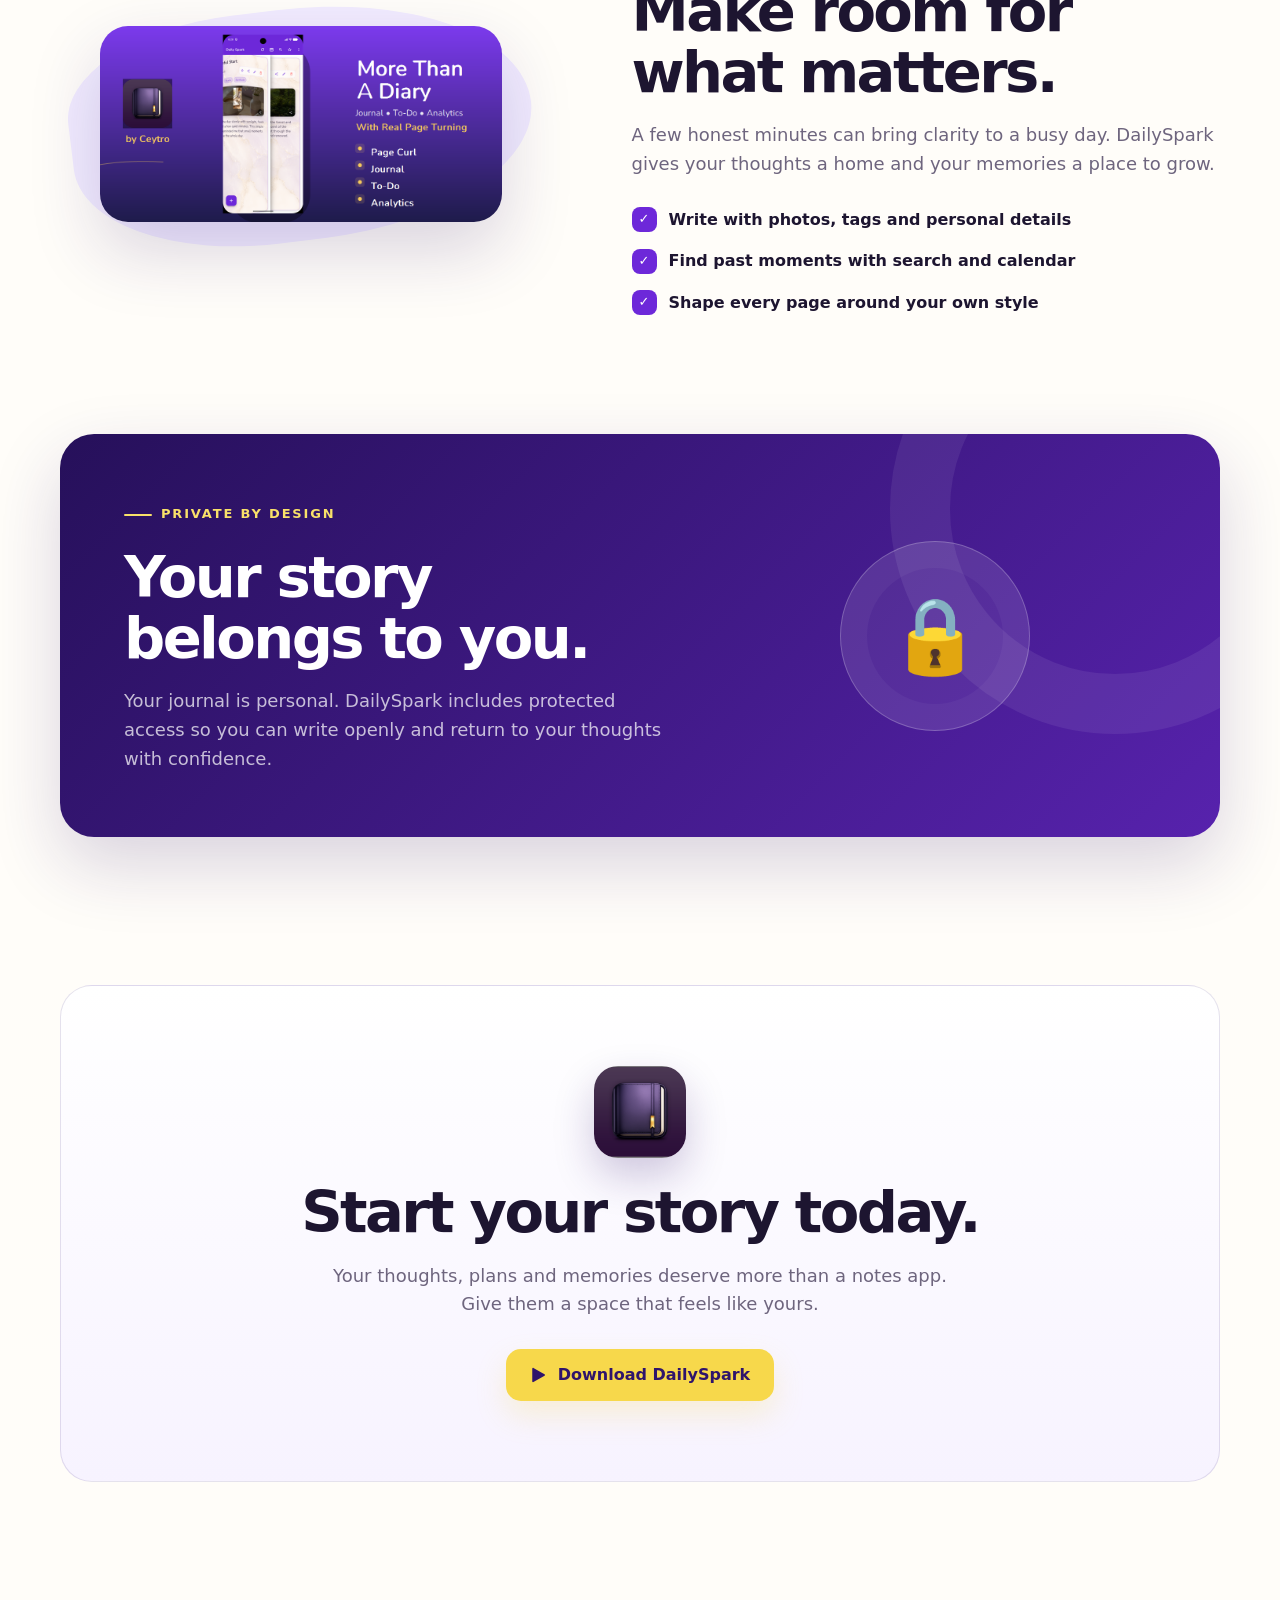
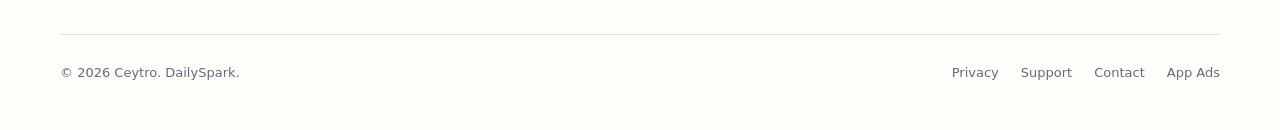
==== commit 00b7ea05: "Add files via upload" ====
--- a/index.html
+++ b/index.html
@@ -7,9 +7,9 @@
   <meta name="description" content="DailySpark is a private digital journal with real page turning, beautiful themes, personal insights, reminders and more.">
   <meta property="og:title" content="DailySpark - More than a diary">
   <meta property="og:description" content="Write, reflect and keep every memory in a journal that feels truly yours.">
-  <meta property="og:image" content="feature-graphic.png">
+  <meta property="og:image" content="feature-graphic.png?v=2">
   <title>DailySpark | Your story, beautifully kept</title>
-  <link rel="icon" href="app-icon.png">
+  <link rel="icon" href="app-icon.png?v=2">
   <style>
     :root {
       --ink: #1d1530;
@@ -284,14 +284,15 @@
   <nav class="nav" aria-label="Main navigation">
     <div class="container nav-inner">
       <a class="brand" href="#top" aria-label="DailySpark home">
-        <img src="app-icon.png" alt="DailySpark app icon">
+        <img src="app-icon.png?v=2" alt="DailySpark app icon">
         <span>DailySpark</span>
       </a>
       <div class="nav-links">
         <a href="#features">Features</a>
         <a href="#experience">Experience</a>
-        <a href="#privacy">Privacy</a>
-        <a class="button button-primary button-small" href="https://play.google.com/store/apps/details?id=com.ceylan.gunluk2">Get the app</a>
+        <a href="privacy.html">Privacy</a>
+        <a href="support.html">Support</a>
+        <a class="button button-primary button-small" data-campaign="nav_cta" href="https://play.google.com/store/apps/details?id=com.ceylan.gunluk2&amp;referrer=utm_source%3Ddailyspark_website%26utm_medium%3Dreferral%26utm_campaign%3Dwebsite_launch%26utm_content%3Dnav_cta">Get the app</a>
       </div>
     </div>
   </nav>
@@ -304,7 +305,7 @@
           <h1>Your story,<br>beautifully kept.</h1>
           <p>Write freely, reflect deeply and keep every meaningful moment in a private journal designed to feel truly yours.</p>
           <div class="hero-actions">
-            <a class="button button-primary" href="https://play.google.com/store/apps/details?id=com.ceylan.gunluk2">
+            <a class="button button-primary" data-campaign="hero_cta" href="https://play.google.com/store/apps/details?id=com.ceylan.gunluk2&amp;referrer=utm_source%3Ddailyspark_website%26utm_medium%3Dreferral%26utm_campaign%3Dwebsite_launch%26utm_content%3Dhero_cta">
               <svg class="play-mark" viewBox="0 0 24 24" aria-hidden="true"><path d="M3 20.5v-17c0-.8.9-1.3 1.6-.9l14.8 8.5c.7.4.7 1.4 0 1.8L4.6 21.4c-.7.4-1.6-.1-1.6-.9z"/></svg>
               Get it on Google Play
             </a>
@@ -315,8 +316,8 @@
 
         <div class="phone-stage reveal" aria-label="DailySpark app preview">
           <div class="phone-glow"></div>
-          <div class="phone phone-back"><img src="04-beautiful-themes-premium-v2-1080x1920.png" alt="DailySpark theme selection screen"></div>
-          <div class="phone phone-main"><img src="01-real-page-turning-premium-v2-1080x1920.png" alt="DailySpark realistic page turning screen"></div>
+          <div class="phone phone-back"><img src="04-beautiful-themes-premium-v2-1080x1920.png?v=2" alt="DailySpark theme selection screen"></div>
+          <div class="phone phone-main"><img src="01-real-page-turning-premium-v2-1080x1920.png?v=2" alt="DailySpark realistic page turning screen"></div>
           <div class="float-card float-one"><span aria-hidden="true">&#10024;</span><div><b>Real</b>page turning</div></div>
           <div class="float-card float-two"><span aria-hidden="true">&#128274;</span><div><b>Private</b>secure access</div></div>
         </div>
@@ -357,17 +358,17 @@
           <p>From your first morning thought to the memories you want to keep forever.</p>
         </div>
         <div class="screens">
-          <figure class="screen-card reveal"><img src="01-real-page-turning-premium-v2-1080x1920.png" alt="Realistic journal pages in DailySpark" loading="lazy"></figure>
-          <figure class="screen-card reveal"><img src="04-beautiful-themes-premium-v2-1080x1920.png" alt="Custom themes in DailySpark" loading="lazy"></figure>
-          <figure class="screen-card reveal"><img src="05-private-access-premium-v2-1080x1920.png" alt="Private access in DailySpark" loading="lazy"></figure>
-          <figure class="screen-card reveal"><img src="06-calendar-reminders-premium-v2-1080x1920.png" alt="Calendar reminders in DailySpark" loading="lazy"></figure>
+          <figure class="screen-card reveal"><img src="01-real-page-turning-premium-v2-1080x1920.png?v=2" alt="Realistic journal pages in DailySpark" loading="lazy"></figure>
+          <figure class="screen-card reveal"><img src="04-beautiful-themes-premium-v2-1080x1920.png?v=2" alt="Custom themes in DailySpark" loading="lazy"></figure>
+          <figure class="screen-card reveal"><img src="05-private-access-premium-v2-1080x1920.png?v=2" alt="Private access in DailySpark" loading="lazy"></figure>
+          <figure class="screen-card reveal"><img src="06-calendar-reminders-premium-v2-1080x1920.png?v=2" alt="Calendar reminders in DailySpark" loading="lazy"></figure>
         </div>
       </div>
     </section>
 
     <section>
       <div class="container story-grid">
-        <div class="story-visual reveal"><img src="feature-graphic.png" alt="DailySpark journal experience" loading="lazy"></div>
+        <div class="story-visual reveal"><img src="feature-graphic.png?v=2" alt="DailySpark journal experience" loading="lazy"></div>
         <div class="story-copy reveal">
           <div class="eyebrow">A small daily ritual</div>
           <h2>Make room for what matters.</h2>
@@ -394,10 +395,10 @@
 
     <section class="cta">
       <div class="container cta-card reveal">
-        <img src="app-icon.png" alt="DailySpark icon">
+        <img src="app-icon.png?v=2" alt="DailySpark icon">
         <h2>Start your story today.</h2>
         <p>Your thoughts, plans and memories deserve more than a notes app. Give them a space that feels like yours.</p>
-        <a class="button button-primary" href="https://play.google.com/store/apps/details?id=com.ceylan.gunluk2">
+        <a class="button button-primary" data-campaign="final_cta" href="https://play.google.com/store/apps/details?id=com.ceylan.gunluk2&amp;referrer=utm_source%3Ddailyspark_website%26utm_medium%3Dreferral%26utm_campaign%3Dwebsite_launch%26utm_content%3Dfinal_cta">
           <svg class="play-mark" viewBox="0 0 24 24" aria-hidden="true"><path d="M3 20.5v-17c0-.8.9-1.3 1.6-.9l14.8 8.5c.7.4.7 1.4 0 1.8L4.6 21.4c-.7.4-1.6-.1-1.6-.9z"/></svg>
           Download DailySpark
         </a>
@@ -409,9 +410,10 @@
     <div class="container footer-inner">
       <div>&copy; 2026 Ceytro. DailySpark.</div>
       <div class="footer-links">
-        <a href="#privacy">Privacy</a>
+        <a href="privacy.html">Privacy</a>
+        <a href="support.html">Support</a>
+        <a href="contact.html">Contact</a>
         <a href="app-ads.txt">App Ads</a>
-        <a href="https://ceylanappdailyspark.blogspot.com/">Support</a>
       </div>
     </div>
   </footer>
